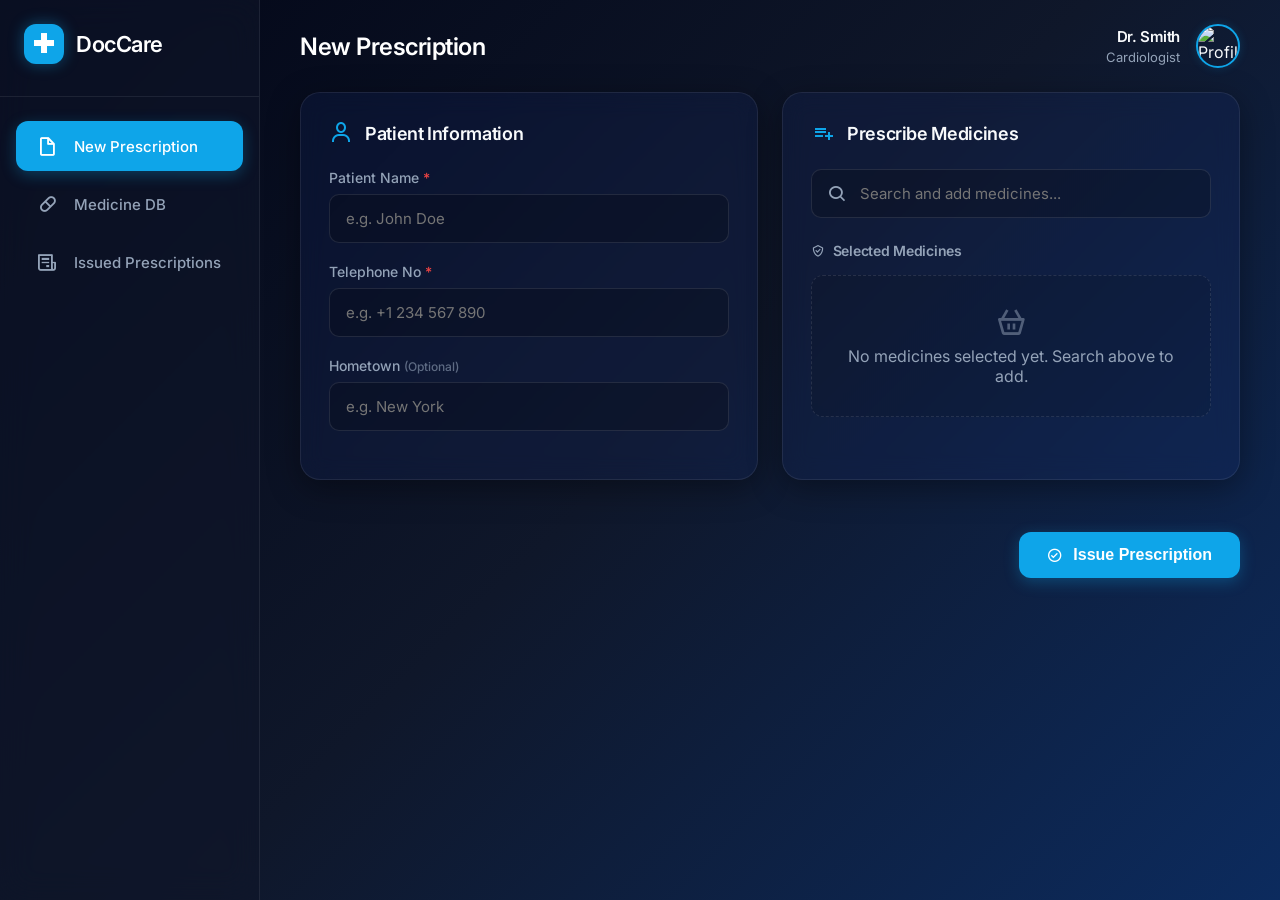
==== index.html @ 92d8922d "feat: initial commit with smart medicine dispenser kiosk & web app, and build_pi.sh script" ====
<!DOCTYPE html>
<html lang="en">
<head>
    <meta charset="UTF-8">
    <meta name="viewport" content="width=device-width, initial-scale=1.0">
    <title>Doctor's Dashboard - Prescriptions</title>
    
    <!-- Fonts -->
    <link rel="preconnect" href="https://fonts.googleapis.com">
    <link rel="preconnect" href="https://fonts.gstatic.com" crossorigin>
    <link href="https://fonts.googleapis.com/css2?family=Inter:wght@300;400;500;600;700&display=swap" rel="stylesheet">
    
    <!-- Icons -->
    <link href="https://unpkg.com/boxicons@2.1.4/css/boxicons.min.css" rel="stylesheet">
    
    <!-- JsBarcode for generating barcodes -->
    <script src="https://cdn.jsdelivr.net/npm/jsbarcode@3.11.5/dist/JsBarcode.all.min.js"></script>

    <!-- Stylesheet -->
    <link rel="stylesheet" href="styles.css">
</head>
<body>
    <div class="app-container">
        <!-- Sidebar Navigation -->
        <aside class="sidebar">
            <div class="sidebar-header">
                <div class="logo-icon"><i class='bx bx-plus-medical'></i></div>
                <h2>DocCare</h2>
            </div>
            <ul class="nav-links">
                <li class="active" data-tab="new-prescription">
                    <a href="#">
                        <i class='bx bx-file-blank'></i>
                        <span class="link-name">New Prescription</span>
                    </a>
                </li>
                <li data-tab="medicine-db">
                    <a href="#">
                        <i class='bx bx-capsule'></i>
                        <span class="link-name">Medicine DB</span>
                    </a>
                </li>
                <li data-tab="dispense-prescription">
                    <a href="#">
                        <i class='bx bx-receipt'></i>
                        <span class="link-name">Issued Prescriptions</span>
                    </a>
                </li>
            </ul>
        </aside>

        <!-- Main Content -->
        <main class="main-content">
            <header class="top-bar">
                <div class="page-title">
                    <h2 id="current-page-title">New Prescription</h2>
                </div>
                <div class="user-wrapper">
                    <div class="user-info">
                        <h4>Dr. Smith</h4>
                        <small>Cardiologist</small>
                    </div>
                    <img src="https://ui-avatars.com/api/?name=Dr+Smith&background=1e293b&color=38bdf8" alt="Profile">
                </div>
            </header>

            <div class="content-wrapper">
                <!-- New Prescription Section -->
                <section id="new-prescription" class="content-section active">
                    <div class="dashboard-grid">
                        <!-- Patient Details Form -->
                        <div class="glass-card">
                            <div class="card-header">
                                <i class='bx bx-user'></i>
                                <h3>Patient Information</h3>
                            </div>
                            <form id="patient-form">
                                <div class="input-group">
                                    <label for="patient-name">Patient Name <span class="required">*</span></label>
                                    <input type="text" id="patient-name" required placeholder="e.g. John Doe">
                                </div>
                                <div class="input-group">
                                    <label for="patient-phone">Telephone No <span class="required">*</span></label>
                                    <input type="tel" id="patient-phone" required placeholder="e.g. +1 234 567 890">
                                </div>
                                <div class="input-group">
                                    <label for="patient-hometown">Hometown <span class="optional">(Optional)</span></label>
                                    <input type="text" id="patient-hometown" placeholder="e.g. New York">
                                </div>
                            </form>
                        </div>

                        <!-- Medicine Selection -->
                        <div class="glass-card medicine-selection-card">
                            <div class="card-header">
                                <i class='bx bx-list-plus'></i>
                                <h3>Prescribe Medicines</h3>
                            </div>
                            
                            <div class="search-container">
                                <div class="search-box">
                                    <i class='bx bx-search'></i>
                                    <input type="text" id="medicine-search" placeholder="Search and add medicines..." autocomplete="off">
                                </div>
                                <div id="search-results" class="dropdown-content hidden">
                                    <!-- Search results will appear here -->
                                </div>
                            </div>

                            <div class="selected-medicines-container">
                                <h4><i class='bx bx-check-shield'></i> Selected Medicines</h4>
                                <ul id="selected-medicines-list" class="medicines-list">
                                    <li class="empty-state">
                                        <i class='bx bx-basket'></i>
                                        <p>No medicines selected yet. Search above to add.</p>
                                    </li>
                                </ul>
                            </div>
                        </div>
                    </div>

                    <div class="action-bar">
                        <button id="issue-prescription-btn" class="primary-btn pulse-anim">
                            <i class='bx bx-check-circle'></i> Issue Prescription
                        </button>
                    </div>

                    <!-- Prescription Result Modal / Overlay -->
                    <div id="prescription-modal" class="modal-overlay hidden">
                        <div class="glass-card result-card modal-content">
                            <div class="result-header">
                                <div class="success-icon"><i class='bx bx-check'></i></div>
                                <h3>Prescription Issued</h3>
                                <button id="close-modal" class="icon-btn"><i class='bx bx-x'></i></button>
                            </div>
                            <div class="prescription-details">
                                <div class="patient-summary">
                                    <p><strong>Patient:</strong> <span id="res-patient-name"></span></p>
                                    <p><strong>Phone:</strong> <span id="res-patient-phone"></span></p>
                                    <p><strong>Hometown:</strong> <span id="res-patient-hometown">-</span></p>
                                    <p><strong>Date:</strong> <span id="res-date"></span></p>
                                </div>
                                <div class="barcode-container">
                                    <svg id="barcode"></svg>
                                    <p class="barcode-hint">Session ID Barcode</p>
                                </div>
                            </div>
                            <div class="prescribed-list-summary">
                                <h4>Rx</h4>
                                <ul id="res-medicines-list" class="print-list"></ul>
                            </div>
                            <div class="modal-actions">
                                <button id="print-btn" class="secondary-btn"><i class='bx bx-printer'></i> Print</button>
                                <button id="new-presc-btn" class="primary-btn">Start New</button>
                            </div>
                        </div>
                    </div>
                </section>

                <!-- Medicine Database Section -->
                <section id="medicine-db" class="content-section">
                    <div class="dashboard-grid">
                        <!-- Add Medicine Form -->
                        <div class="glass-card">
                            <div class="card-header">
                                <i class='bx bx-message-square-add'></i>
                                <h3>Add New Medicine</h3>
                            </div>
                            <form id="add-medicine-form">
                                <div class="input-group">
                                    <label for="med-name">Medicine Name <span class="required">*</span></label>
                                    <input type="text" id="med-name" required placeholder="e.g. Amoxicillin">
                                </div>
                                <div class="input-group">
                                    <label for="med-dosage">Dosage/Strength</label>
                                    <input type="text" id="med-dosage" placeholder="e.g. 500mg">
                                </div>
                                <div class="input-group">
                                    <label for="med-type">Type</label>
                                    <select id="med-type">
                                        <option value="Tablet">Tablet</option>
                                        <option value="Capsule">Capsule</option>
                                        <option value="Syrup">Syrup</option>
                                        <option value="Injection">Injection</option>
                                        <option value="Ointment">Ointment</option>
                                        <option value="Drops">Drops</option>
                                    </select>
                                </div>
                                <button type="submit" class="primary-btn mt-4 full-width">
                                    <i class='bx bx-plus'></i> Add to Database
                                </button>
                            </form>
                        </div>

                        <!-- Medicine List -->
                        <div class="glass-card list-card span-2">
                            <div class="card-header flex-between">
                                <div class="header-left">
                                    <i class='bx bx-data'></i>
                                    <h3>Medicine Inventory</h3>
                                </div>
                                <span class="badge" id="total-meds">0 Items</span>
                            </div>
                            <div class="table-container">
                                <table class="modern-table">
                                    <thead>
                                        <tr>
                                            <th>Name</th>
                                            <th>Dosage</th>
                                            <th>Type</th>
                                            <th>Action</th>
                                        </tr>
                                    </thead>
                                    <tbody id="medicine-table-body">
                                        <!-- Populated dynamically -->
                                    </tbody>
                                </table>
                            </div>
                        </div>
                    </div>
                </section>

                <!-- Issued Prescriptions Section -->
                <section id="dispense-prescription" class="content-section">
                    <div class="dashboard-grid" style="grid-template-columns: 1fr;">
                        <div class="glass-card list-card">
                            <div class="card-header flex-between" style="flex-wrap: wrap; gap: 16px;">
                                <div class="header-left">
                                    <i class='bx bx-history'></i>
                                    <h3>Prescription History</h3>
                                </div>
                                <div class="search-box" style="width: 100%; max-width: 400px;">
                                    <i class='bx bx-search'></i>
                                    <input type="text" id="history-search-input" placeholder="Search by Barcode, Name or Phone..." autocomplete="off">
                                </div>
                            </div>
                            <div class="table-container">
                                <table class="modern-table">
                                    <thead>
                                        <tr>
                                            <th>Barcode ID</th>
                                            <th>Patient Name</th>
                                            <th>Telephone</th>
                                            <th>Date</th>
                                            <th>Status</th>
                                            <th>Action</th>
                                        </tr>
                                    </thead>
                                    <tbody id="history-table-body">
                                        <!-- Populated dynamically -->
                                    </tbody>
                                </table>
                            </div>
                        </div>
                    </div>
                    
                    <!-- View Prescription Modal -->
                    <div id="view-prescription-modal" class="modal-overlay hidden">
                        <div class="glass-card result-card modal-content" style="max-width: 600px;">
                            <div class="result-header">
                                <div class="header-left" style="display:flex; align-items:center; gap:12px;">
                                    <i class='bx bx-receipt' style="font-size: 24px; color: var(--primary-color);"></i>
                                    <h3>Prescription Details</h3>
                                </div>
                                <span id="view-status-badge" class="badge">Pending</span>
                            </div>
                            
                            <div class="prescription-details" style="margin-bottom: 24px;">
                                <div class="patient-summary">
                                    <p><strong>Patient:</strong> <span id="view-patient-name"></span></p>
                                    <p><strong>Phone:</strong> <span id="view-patient-phone"></span></p>
                                    <p><strong>Date Issued:</strong> <span id="view-date"></span></p>
                                    <p><strong>Barcode ID:</strong> <span id="view-session-id"></span></p>
                                </div>
                            </div>
                            
                            <div class="prescribed-list-summary">
                                <h4>Medicines to Disperse</h4>
                                <ul id="view-medicines-list" class="print-list" style="margin-top: 12px; margin-bottom: 24px; list-style: none; padding: 0;"></ul>
                            </div>
                            
                            <div class="modal-actions" style="justify-content: space-between; border-top: 1px solid rgba(255,255,255,0.1); padding-top: 20px;">
                                <button id="view-mark-dispersed-btn" class="primary-btn pulse-anim">
                                    <i class='bx bx-check-circle'></i> Mark as Dispersed
                                </button>
                                <button id="close-view-modal" class="secondary-btn">Close</button>
                            </div>
                        </div>
                    </div>
                </section>
            </div>
        </main>
    </div>

    <!-- App Logic -->
    <script src="app.js"></script>
</body>
</html>
---- styles.css ----
/* =========================================
   Design System & Variables
   ========================================= */
   :root {
    /* Color Palette - Dark Blue Premium Theme */
    --bg-primary: #020617; /* Very dark slate */
    --bg-gradient: linear-gradient(135deg, #020617 0%, #0f172a 50%, #0c2b5e 100%);
    --bg-sidebar: rgba(15, 23, 42, 0.6);
    
    --glass-bg: rgba(30, 58, 138, 0.15);
    --glass-border: rgba(255, 255, 255, 0.08);
    --glass-shadow: 0 8px 32px 0 rgba(0, 0, 0, 0.37);
    
    --primary-color: #0ea5e9; /* Sky blue for actions */
    --primary-hover: #38bdf8;
    --danger-color: #ef4444;
    --success-color: #10b981;
    
    --text-main: #f8fafc;
    --text-muted: #94a3b8;
    
    /* Typography */
    --font-main: 'Inter', sans-serif;
    
    /* Animation & Transitions */
    --transition-fast: 0.2s ease;
    --transition-smooth: 0.3s cubic-bezier(0.4, 0, 0.2, 1);
}

/* =========================================
   Global Reset & Base Styles
   ========================================= */
* {
    margin: 0;
    padding: 0;
    box-sizing: border-box;
}

body {
    font-family: var(--font-main);
    background: var(--bg-gradient);
    color: var(--text-main);
    min-height: 100vh;
    overflow-x: hidden;
}

h1, h2, h3, h4, h5, h6 {
    font-weight: 600;
    letter-spacing: -0.02em;
}

a {
    text-decoration: none;
    color: inherit;
}

ul {
    list-style: none;
}

/* =========================================
   Layout Structure
   ========================================= */
.app-container {
    display: flex;
    height: 100vh;
}

/* =========================================
   Sidebar Navigation
   ========================================= */
.sidebar {
    width: 260px;
    background: var(--bg-sidebar);
    backdrop-filter: blur(16px);
    -webkit-backdrop-filter: blur(16px);
    border-right: 1px solid var(--glass-border);
    display: flex;
    flex-direction: column;
    padding: 24px 0;
    z-index: 10;
}

.sidebar-header {
    display: flex;
    align-items: center;
    gap: 12px;
    padding: 0 24px 32px;
    border-bottom: 1px solid var(--glass-border);
    margin-bottom: 24px;
}

.logo-icon {
    width: 40px;
    height: 40px;
    border-radius: 12px;
    background: var(--primary-color);
    display: flex;
    align-items: center;
    justify-content: center;
    font-size: 24px;
    color: white;
    box-shadow: 0 0 15px rgba(14, 165, 233, 0.4);
}

.sidebar-header h2 {
    font-size: 22px;
    color: white;
}

.nav-links {
    display: flex;
    flex-direction: column;
    gap: 8px;
    padding: 0 16px;
}

.nav-links li {
    border-radius: 12px;
    transition: var(--transition-smooth);
}

.nav-links li a {
    display: flex;
    align-items: center;
    gap: 16px;
    padding: 14px 20px;
    color: var(--text-muted);
    font-size: 15px;
    font-weight: 500;
    border-radius: 12px;
    transition: var(--transition-smooth);
}

.nav-links li a i {
    font-size: 22px;
}

.nav-links li:hover a {
    color: var(--text-main);
    background: rgba(255, 255, 255, 0.05);
    transform: translateX(5px);
}

.nav-links li.active a {
    background: var(--primary-color);
    color: white;
    box-shadow: 0 4px 15px rgba(14, 165, 233, 0.3);
}

/* =========================================
   Main Content Area
   ========================================= */
.main-content {
    flex: 1;
    display: flex;
    flex-direction: column;
    overflow-y: auto;
}

/* Top Bar */
.top-bar {
    display: flex;
    justify-content: space-between;
    align-items: center;
    padding: 24px 40px;
    background: transparent;
}

.page-title h2 {
    font-size: 24px;
    color: white;
}

.user-wrapper {
    display: flex;
    align-items: center;
    gap: 16px;
}

.user-info {
    text-align: right;
}

.user-info h4 {
    font-size: 15px;
}

.user-info small {
    color: var(--text-muted);
    font-size: 13px;
}

.user-wrapper img {
    width: 44px;
    height: 44px;
    border-radius: 50%;
    border: 2px solid var(--primary-color);
    box-shadow: 0 0 10px rgba(14, 165, 233, 0.2);
}

/* Content Sections */
.content-wrapper {
    padding: 0 40px 40px;
}

.content-section {
    display: none;
    animation: fadeIn 0.4s ease forwards;
}

.content-section.active {
    display: block;
}

.hidden {
    display: none !important;
}

@keyframes fadeIn {
    from { opacity: 0; transform: translateY(10px); }
    to { opacity: 1; transform: translateY(0); }
}

/* =========================================
   Glassmorphism Cards & Grids
   ========================================= */
.dashboard-grid {
    display: grid;
    grid-template-columns: repeat(auto-fit, minmax(400px, 1fr));
    gap: 24px;
    margin-bottom: 32px;
}

.glass-card {
    background: var(--glass-bg);
    backdrop-filter: blur(12px);
    -webkit-backdrop-filter: blur(12px);
    border: 1px solid var(--glass-border);
    border-radius: 20px;
    padding: 28px;
    box-shadow: var(--glass-shadow);
    transition: var(--transition-smooth);
}

.glass-card:hover {
    border-color: rgba(255, 255, 255, 0.15);
    transform: translateY(-2px);
}

.card-header {
    display: flex;
    align-items: center;
    gap: 12px;
    margin-bottom: 24px;
}

.card-header i {
    font-size: 24px;
    color: var(--primary-color);
}

.card-header h3 {
    font-size: 18px;
    font-weight: 600;
}

.flex-between {
    display: flex;
    justify-content: space-between;
    align-items: center;
}

.header-left {
    display: flex;
    align-items: center;
    gap: 12px;
}

.span-2 {
    grid-column: span 2;
}

/* =========================================
   Forms & Inputs
   ========================================= */
.input-group {
    margin-bottom: 20px;
}

.input-group label {
    display: block;
    margin-bottom: 8px;
    font-size: 14px;
    color: var(--text-muted);
    font-weight: 500;
}

.required {
    color: var(--danger-color);
}

.optional {
    font-size: 12px;
    opacity: 0.6;
}

input[type="text"],
input[type="tel"],
input[type="number"],
select {
    width: 100%;
    background: rgba(0, 0, 0, 0.2);
    border: 1px solid rgba(255, 255, 255, 0.1);
    border-radius: 10px;
    padding: 14px 16px;
    color: white;
    font-family: inherit;
    font-size: 15px;
    transition: var(--transition-fast);
}

input:focus, select:focus {
    outline: none;
    border-color: var(--primary-color);
    background: rgba(0, 0, 0, 0.4);
    box-shadow: 0 0 0 3px rgba(14, 165, 233, 0.15);
}

select option {
    background: var(--bg-primary);
    color: white;
}

/* =========================================
   Buttons
   ========================================= */
.primary-btn {
    background: var(--primary-color);
    color: white;
    border: none;
    padding: 14px 28px;
    border-radius: 12px;
    font-size: 16px;
    font-weight: 600;
    cursor: pointer;
    display: flex;
    align-items: center;
    justify-content: center;
    gap: 10px;
    transition: var(--transition-smooth);
    box-shadow: 0 4px 15px rgba(14, 165, 233, 0.3);
}

.primary-btn:hover {
    background: var(--primary-hover);
    transform: translateY(-2px);
    box-shadow: 0 6px 20px rgba(14, 165, 233, 0.4);
}

.primary-btn:active {
    transform: translateY(0);
}

.secondary-btn {
    background: rgba(255, 255, 255, 0.1);
    color: white;
    border: 1px solid rgba(255, 255, 255, 0.1);
    padding: 12px 24px;
    border-radius: 10px;
    font-weight: 500;
    cursor: pointer;
    transition: var(--transition-fast);
    display: flex;
    align-items: center;
    gap: 8px;
}

.secondary-btn:hover {
    background: rgba(255, 255, 255, 0.15);
}

.icon-btn {
    background: transparent;
    border: none;
    color: var(--text-muted);
    font-size: 20px;
    cursor: pointer;
    transition: var(--transition-fast);
    padding: 6px;
    border-radius: 8px;
}

.icon-btn:hover {
    color: white;
    background: rgba(255, 255, 255, 0.1);
}

.icon-btn.delete {
    color: var(--danger-color);
}
.icon-btn.delete:hover {
    background: rgba(239, 68, 68, 0.15);
}

.full-width {
    width: 100%;
}

.mt-4 {
    margin-top: 16px;
}

/* Micro-animations */
.pulse-anim {
    animation: pulse 2s infinite;
}

@keyframes pulse {
    0% { box-shadow: 0 0 0 0 rgba(14, 165, 233, 0.4); }
    70% { box-shadow: 0 0 0 10px rgba(14, 165, 233, 0); }
    100% { box-shadow: 0 0 0 0 rgba(14, 165, 233, 0); }
}

/* =========================================
   Medicine Selection & Search
   ========================================= */
.search-container {
    position: relative;
    margin-bottom: 24px;
}

.search-box {
    position: relative;
}

.search-box i {
    position: absolute;
    left: 16px;
    top: 50%;
    transform: translateY(-50%);
    color: var(--text-muted);
    font-size: 20px;
}

.search-box input {
    padding-left: 48px;
}

.dropdown-content {
    position: absolute;
    top: calc(100% + 8px);
    left: 0;
    right: 0;
    background: #0f172a;
    border: 1px solid var(--glass-border);
    border-radius: 12px;
    max-height: 250px;
    overflow-y: auto;
    z-index: 20;
    box-shadow: 0 10px 30px rgba(0,0,0,0.5);
}

.dropdown-content.hidden {
    display: none;
}

.search-item {
    padding: 12px 16px;
    display: flex;
    justify-content: space-between;
    align-items: center;
    border-bottom: 1px solid rgba(255,255,255,0.05);
    cursor: pointer;
    transition: background var(--transition-fast);
}

.search-item:last-child {
    border-bottom: none;
}

.search-item:hover {
    background: rgba(255,255,255,0.05);
}

.search-item .med-info strong {
    display: block;
    color: white;
}
.search-item .med-info small {
    color: var(--text-muted);
}

.add-btn {
    background: rgba(16, 185, 129, 0.1);
    color: var(--success-color);
    border: 1px solid rgba(16, 185, 129, 0.2);
    border-radius: 6px;
    padding: 4px 8px;
    font-size: 12px;
    cursor: pointer;
    transition: var(--transition-fast);
}

.add-btn:hover {
    background: var(--success-color);
    color: white;
}

.selected-medicines-container h4 {
    margin-bottom: 16px;
    color: var(--text-muted);
    font-size: 14px;
    display: flex;
    align-items: center;
    gap: 8px;
}

.medicines-list {
    display: flex;
    flex-direction: column;
    gap: 12px;
}

.medicine-item {
    display: flex;
    justify-content: space-between;
    align-items: center;
    background: rgba(0, 0, 0, 0.2);
    padding: 12px 16px;
    border-radius: 10px;
    border: 1px solid rgba(255,255,255,0.05);
}

.medicine-item .item-details strong {
    display: block;
}

.medicine-item .item-details small {
    color: var(--text-muted);
}

.empty-state {
    text-align: center;
    padding: 30px;
    color: var(--text-muted);
    background: rgba(0,0,0,0.1);
    border-radius: 12px;
    border: 1px dashed rgba(255,255,255,0.1);
}

.empty-state i {
    font-size: 32px;
    margin-bottom: 8px;
    opacity: 0.5;
}

.action-bar {
    display: flex;
    justify-content: flex-end;
    padding-top: 20px;
}

/* =========================================
   Tables
   ========================================= */
.table-container {
    overflow-x: auto;
}

.modern-table {
    width: 100%;
    border-collapse: collapse;
}

.modern-table th {
    text-align: left;
    padding: 16px;
    color: var(--text-muted);
    font-weight: 500;
    font-size: 14px;
    border-bottom: 1px solid var(--glass-border);
}

.modern-table td {
    padding: 16px;
    border-bottom: 1px solid rgba(255,255,255,0.05);
    font-size: 15px;
}

.modern-table tr {
    transition: background var(--transition-fast);
}

.modern-table tr:hover {
    background: rgba(255,255,255,0.02);
}

.badge {
    background: rgba(14, 165, 233, 0.15);
    color: var(--primary-color);
    padding: 4px 10px;
    border-radius: 20px;
    font-size: 12px;
    font-weight: 600;
}

.badge.pending {
    background: rgba(245, 158, 11, 0.15);
    color: #f59e0b;
}

.badge.dispersed {
    background: rgba(16, 185, 129, 0.15);
    color: var(--success-color);
}

.type-badge {
    background: rgba(255,255,255,0.1);
    padding: 4px 8px;
    border-radius: 6px;
    font-size: 12px;
}

/* =========================================
   Dosage Calculator
   ========================================= */
.dosage-calculator {
    display: flex;
    justify-content: space-between;
    align-items: center;
    background: rgba(0,0,0,0.3);
    padding: 12px;
    border-radius: 8px;
    border: 1px solid rgba(255,255,255,0.05);
    margin-top: 8px;
    gap: 12px;
}

.calc-inputs {
    display: grid;
    grid-template-columns: repeat(3, 1fr);
    gap: 8px;
    flex: 1;
}

.calc-group {
    margin-bottom: 0;
}

.calc-group label {
    font-size: 11px;
    margin-bottom: 4px;
}

.calc-group input {
    padding: 8px;
    font-size: 13px;
    text-align: center;
}

.calc-total {
    text-align: right;
    padding-left: 12px;
    border-left: 1px solid rgba(255,255,255,0.1);
    min-width: 90px;
}

.calc-total .total-label {
    font-size: 11px;
    color: var(--text-muted);
}

.calc-total .total-value {
    font-size: 18px;
    font-weight: 700;
    color: var(--primary-color);
}

/* =========================================
   Modal / Prescription Result Overlay
   ========================================= */
.modal-overlay {
    position: fixed;
    top: 0;
    left: 0;
    width: 100%;
    height: 100%;
    background: rgba(2, 6, 23, 0.8);
    backdrop-filter: blur(8px);
    -webkit-backdrop-filter: blur(8px);
    display: flex;
    align-items: center;
    justify-content: center;
    z-index: 100;
    opacity: 0;
    pointer-events: none;
    transition: opacity var(--transition-smooth);
}

.modal-overlay:not(.hidden) {
    opacity: 1;
    pointer-events: all;
}

.modal-content {
    width: 100%;
    max-width: 500px;
    transform: translateY(20px);
    transition: transform var(--transition-smooth);
    background: #0f172a; /* Solid background for modal */
}

.modal-overlay:not(.hidden) .modal-content {
    transform: translateY(0);
}

.result-header {
    display: flex;
    align-items: center;
    justify-content: space-between;
    margin-bottom: 24px;
}

.success-icon {
    width: 40px;
    height: 40px;
    background: rgba(16, 185, 129, 0.2);
    color: var(--success-color);
    border-radius: 50%;
    display: flex;
    align-items: center;
    justify-content: center;
    font-size: 24px;
}

.prescription-details {
    background: rgba(255,255,255,0.03);
    border-radius: 12px;
    padding: 20px;
    margin-bottom: 20px;
    display: flex;
    justify-content: space-between;
    align-items: center;
}

.patient-summary p {
    margin-bottom: 8px;
    font-size: 14px;
    color: var(--text-muted);
}

.patient-summary strong {
    color: white;
}

.barcode-container {
    background: white;
    padding: 10px;
    border-radius: 8px;
    text-align: center;
}

.barcode-container svg {
    max-width: 150px;
    height: auto;
}

.barcode-hint {
    color: #333;
    font-size: 10px;
    margin-top: 4px;
}

.prescribed-list-summary {
    margin-bottom: 24px;
}

.prescribed-list-summary h4 {
    margin-bottom: 12px;
    color: var(--text-muted);
    border-bottom: 1px solid rgba(255,255,255,0.1);
    padding-bottom: 8px;
}

.print-list {
    list-style: disc;
    padding-left: 20px;
}

.print-list li {
    margin-bottom: 8px;
    font-size: 14px;
}

.modal-actions {
    display: flex;
    justify-content: flex-end;
    gap: 12px;
}

/* =========================================
   Responsive Design
   ========================================= */
@media (max-width: 1024px) {
    .dashboard-grid {
        grid-template-columns: 1fr;
    }
    .span-2 {
        grid-column: span 1;
    }
}

@media (max-width: 768px) {
    .app-container {
        flex-direction: column;
    }

    .sidebar {
        width: 100%;
        height: auto;
        flex-direction: row;
        align-items: center;
        justify-content: space-between;
        padding: 8px 8px;
        border-right: none;
        border-top: 1px solid var(--glass-border);
        position: fixed;
        bottom: 0;
        left: 0;
        z-index: 50;
        background: rgba(15, 23, 42, 0.97);
        backdrop-filter: blur(20px);
        -webkit-backdrop-filter: blur(20px);
    }

    .sidebar-header {
        display: none;
    }

    .nav-links {
        flex-direction: row;
        width: 100%;
        justify-content: space-around;
        padding: 0;
        gap: 0;
    }

    .nav-links li {
        flex: 1;
        display: flex;
        justify-content: center;
    }

    .nav-links li a {
        flex-direction: column;
        gap: 2px;
        padding: 8px 6px;
        font-size: 10px;
        text-align: center;
    }

    .nav-links li a i {
        font-size: 22px;
        margin: 0;
    }
    
    .nav-links li:hover a {
        transform: translateY(-2px);
    }

    .main-content {
        padding-bottom: 80px; /* Space for bottom nav */
    }

    .top-bar {
        padding: 16px 16px;
    }

    .content-wrapper {
        padding: 0 12px 16px;
    }

    .prescription-details {
        flex-direction: column;
        align-items: flex-start;
        gap: 16px;
    }

    /* Table → Card layout on mobile */
    .modern-table thead {
        display: none;
    }

    .modern-table,
    .modern-table tbody,
    .modern-table tr,
    .modern-table td {
        display: block;
        width: 100%;
    }

    .modern-table tr {
        background: rgba(0, 0, 0, 0.15);
        border: 1px solid rgba(255,255,255,0.06);
        border-radius: 12px;
        padding: 14px;
        margin-bottom: 12px;
    }

    .modern-table td {
        padding: 4px 0;
        border-bottom: none;
        font-size: 14px;
        display: flex;
        justify-content: space-between;
        align-items: center;
    }

    .modern-table td::before {
        content: attr(data-label);
        font-size: 12px;
        color: var(--text-muted);
        font-weight: 500;
        min-width: 100px;
    }

    /* Modal fixes for mobile */
    .modal-overlay {
        padding: 16px;
        align-items: flex-start;
        overflow-y: auto;
    }

    .modal-content {
        max-width: 100%;
        max-height: none;
        margin: auto;
    }

    .modal-actions {
        flex-direction: column;
        gap: 10px;
    }

    .modal-actions .primary-btn,
    .modal-actions .secondary-btn {
        width: 100%;
        justify-content: center;
    }

    /* Search box in card header */
    .card-header.flex-between {
        flex-direction: column;
        align-items: stretch;
    }

    .card-header .search-box {
        width: 100% !important;
        max-width: 100% !important;
    }

    /* Action bar */
    .action-bar {
        justify-content: center;
    }

    .action-bar .primary-btn {
        width: 100%;
    }

    /* Form grid */
    .glass-card {
        padding: 20px 14px;
        border-radius: 16px;
    }

    .dashboard-grid {
        gap: 16px;
    }

    /* Input group tweaks */
    .input-group label {
        font-size: 13px;
    }

    input[type="text"],
    input[type="tel"],
    input[type="number"],
    select {
        padding: 12px 14px;
        font-size: 16px; /* Prevents zoom on iOS */
    }

    /* Buttons */
    .primary-btn {
        padding: 14px 20px;
        font-size: 15px;
        width: 100%;
        justify-content: center;
    }
}

@media (max-width: 480px) {
    .page-title h2 {
        font-size: 18px;
    }
    
    .user-info {
        display: none;
    }
    
    .glass-card {
        padding: 16px 12px;
    }
    
    .link-name {
        display: none; /* Just show icons on very small screens */
    }

    .dosage-calculator {
        flex-direction: column;
        align-items: stretch;
    }
    
    .calc-total {
        text-align: center;
        padding-left: 0;
        border-left: none;
        border-top: 1px solid rgba(255,255,255,0.1);
        padding-top: 8px;
        margin-top: 8px;
    }

    .calc-inputs {
        grid-template-columns: 1fr 1fr 1fr;
        gap: 6px;
    }

    .calc-group input {
        padding: 8px 4px;
        font-size: 14px;
    }

    .card-header h3 {
        font-size: 16px;
    }

    /* Prescription modal details */
    .barcode-container svg {
        max-width: 100%;
    }

    .print-list li {
        font-size: 13px;
    }

    /* Table card even smaller adjustments */
    .modern-table tr {
        padding: 12px;
    }
}
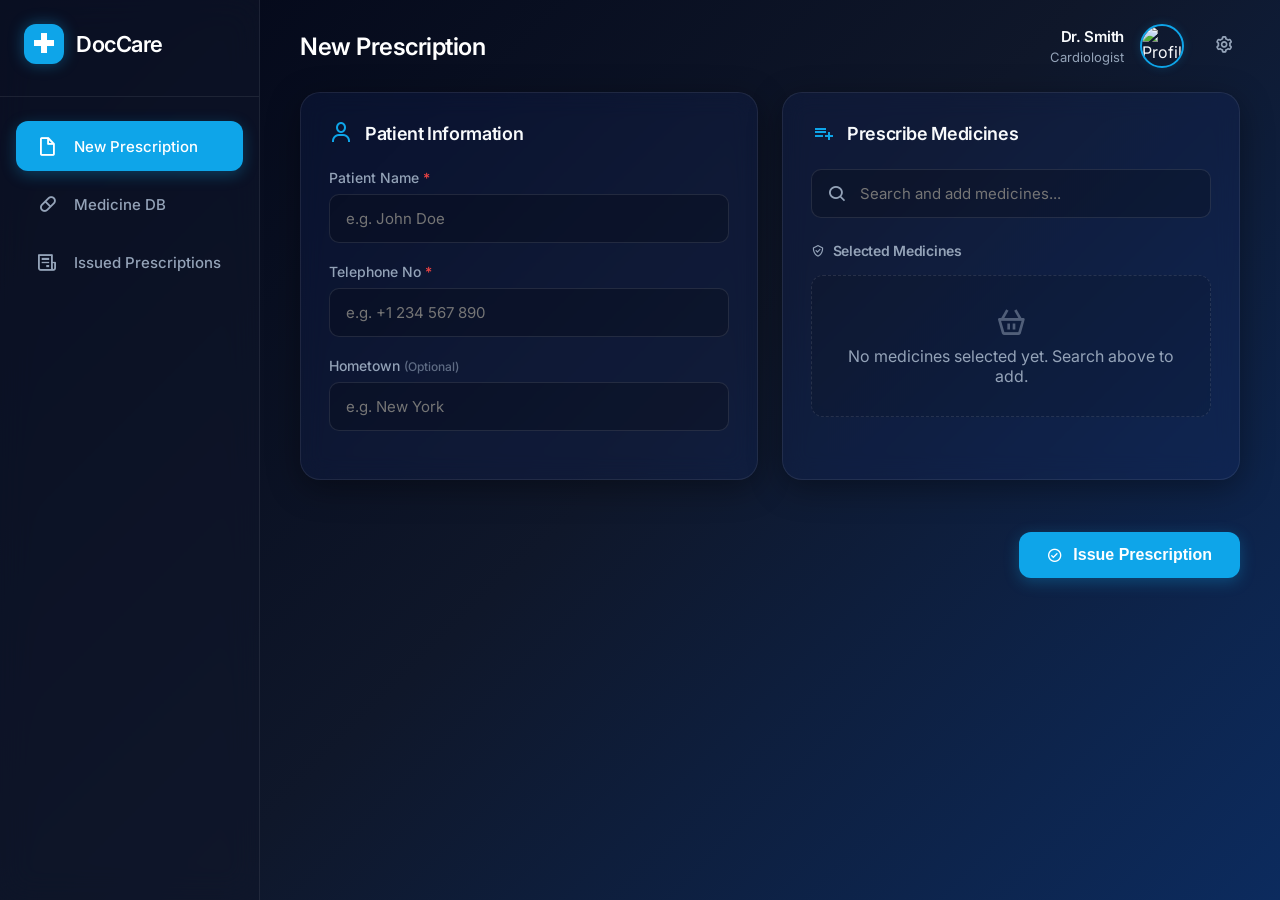
==== commit 3403f218: "feat: add barcode link copy/open/whatsapp share to prescription modal and view history" ====
--- a/index.html
+++ b/index.html
@@ -61,6 +61,9 @@
                         <small>Cardiologist</small>
                     </div>
                     <img src="https://ui-avatars.com/api/?name=Dr+Smith&background=1e293b&color=38bdf8" alt="Profile">
+                    <button id="settings-btn" class="icon-btn" title="SMS & Gateway Settings" style="margin-left: 8px;">
+                        <i class='bx bx-cog'></i>
+                    </button>
                 </div>
             </header>
 
@@ -145,6 +148,34 @@
                                     <p class="barcode-hint">Session ID Barcode</p>
                                 </div>
                             </div>
+
+                            <!-- Barcode Link & Patient Sharing -->
+                            <div class="barcode-link-section">
+                                <div class="link-section-header">
+                                    <label><i class='bx bx-link-alt'></i> Patient Barcode Link</label>
+                                    <span class="live-badge"><i class='bx bx-broadcast'></i> Live Link</span>
+                                </div>
+                                <div class="link-input-group">
+                                    <input type="text" id="res-barcode-link" readonly value="" placeholder="Generating barcode link...">
+                                    <button type="button" id="copy-barcode-link-btn" class="secondary-btn link-action-btn" title="Copy Link to Clipboard">
+                                        <i class='bx bx-copy'></i> <span>Copy</span>
+                                    </button>
+                                    <a id="open-barcode-link-btn" href="#" target="_blank" class="secondary-btn link-action-btn" title="Open Barcode Page">
+                                        <i class='bx bx-external-link'></i> <span>Open</span>
+                                    </a>
+                                    <a id="whatsapp-share-btn" href="#" target="_blank" class="whatsapp-btn link-action-btn" title="Share via WhatsApp">
+                                        <i class='bx bxl-whatsapp'></i> <span>WhatsApp</span>
+                                    </a>
+                                </div>
+                                <div id="sms-notice-banner" class="sms-notice-card">
+                                    <i class='bx bx-info-circle'></i>
+                                    <div class="notice-text">
+                                        <strong>SMS Status:</strong> <span id="sms-status-text">Sending via Text.lk...</span>
+                                        <small id="sms-sub-text">Note: TextLKDemo is a sandbox ID. Sri Lankan telcos replace SMS bodies containing links to prevent spam. Use the Copy or WhatsApp buttons above to share directly with the patient.</small>
+                                    </div>
+                                </div>
+                            </div>
+
                             <div class="prescribed-list-summary">
                                 <h4>Rx</h4>
                                 <ul id="res-medicines-list" class="print-list"></ul>
@@ -265,12 +296,31 @@
                                 <span id="view-status-badge" class="badge">Pending</span>
                             </div>
                             
-                            <div class="prescription-details" style="margin-bottom: 24px;">
+                            <div class="prescription-details" style="margin-bottom: 20px;">
                                 <div class="patient-summary">
                                     <p><strong>Patient:</strong> <span id="view-patient-name"></span></p>
                                     <p><strong>Phone:</strong> <span id="view-patient-phone"></span></p>
                                     <p><strong>Date Issued:</strong> <span id="view-date"></span></p>
                                     <p><strong>Barcode ID:</strong> <span id="view-session-id"></span></p>
+                                </div>
+                            </div>
+
+                            <!-- Barcode Link in View Modal -->
+                            <div class="barcode-link-section" style="margin-bottom: 20px;">
+                                <div class="link-section-header">
+                                    <label><i class='bx bx-link-alt'></i> Patient Barcode Link</label>
+                                </div>
+                                <div class="link-input-group">
+                                    <input type="text" id="view-barcode-link" readonly value="" placeholder="Loading link...">
+                                    <button type="button" id="copy-view-barcode-link-btn" class="secondary-btn link-action-btn" title="Copy Link to Clipboard">
+                                        <i class='bx bx-copy'></i> <span>Copy</span>
+                                    </button>
+                                    <a id="open-view-barcode-link-btn" href="#" target="_blank" class="secondary-btn link-action-btn" title="Open Barcode Page">
+                                        <i class='bx bx-external-link'></i> <span>Open</span>
+                                    </a>
+                                    <a id="whatsapp-view-share-btn" href="#" target="_blank" class="whatsapp-btn link-action-btn" title="Share via WhatsApp">
+                                        <i class='bx bxl-whatsapp'></i> <span>WhatsApp</span>
+                                    </a>
                                 </div>
                             </div>
                             
@@ -292,6 +342,39 @@
         </main>
     </div>
 
+    <!-- Settings Modal -->
+    <div id="settings-modal" class="modal-overlay hidden">
+        <div class="glass-card result-card modal-content" style="max-width: 500px;">
+            <div class="result-header">
+                <div class="header-left" style="display:flex; align-items:center; gap:12px;">
+                    <i class='bx bx-cog' style="font-size: 24px; color: var(--primary-color);"></i>
+                    <h3>SMS Gateway Settings</h3>
+                </div>
+                <button id="close-settings-modal" class="icon-btn"><i class='bx bx-x'></i></button>
+            </div>
+            <div style="margin-bottom: 20px;">
+                <div class="input-group">
+                    <label for="setting-sender-id">Text.lk Sender ID (Mask) <span class="required">*</span></label>
+                    <input type="text" id="setting-sender-id" placeholder="e.g. TextLKDemo or YourBrand" maxlength="11">
+                    <small style="color: var(--text-muted); font-size: 12px; display: block; margin-top: 6px;">
+                        Active Sender ID: <strong id="current-sender-id-label" style="color: var(--primary-color);">TextLKDemo</strong>
+                    </small>
+                </div>
+                <div class="sms-notice-card" style="margin-top: 14px;">
+                    <i class='bx bx-info-circle'></i>
+                    <div class="notice-text">
+                        <strong>Why do test SMS links get replaced?</strong>
+                        <small>Sri Lankan telecom networks prevent test sender IDs (like <code>TextLKDemo</code>) from transmitting URLs to safeguard users against phishing. To send links directly inside SMS messages, register a verified Sender ID mask on your <a href="https://app.text.lk" target="_blank" style="color: var(--primary-color); text-decoration: underline;">Text.lk dashboard</a>, then enter it here.</small>
+                    </div>
+                </div>
+            </div>
+            <div class="modal-actions">
+                <button id="save-settings-btn" class="primary-btn"><i class='bx bx-save'></i> Save Settings</button>
+                <button id="cancel-settings-btn" class="secondary-btn">Cancel</button>
+            </div>
+        </div>
+    </div>
+
     <!-- App Logic -->
     <script src="app.js"></script>
 </body>
--- a/styles.css
+++ b/styles.css
@@ -705,10 +705,13 @@
 
 .modal-content {
     width: 100%;
-    max-width: 500px;
+    max-width: 540px;
+    max-height: 92vh;
+    overflow-y: auto;
     transform: translateY(20px);
     transition: transform var(--transition-smooth);
     background: #0f172a; /* Solid background for modal */
+    border: 1px solid rgba(255, 255, 255, 0.12);
 }
 
 .modal-overlay:not(.hidden) .modal-content {
@@ -797,6 +800,182 @@
     display: flex;
     justify-content: flex-end;
     gap: 12px;
+}
+
+/* =========================================
+   Barcode Link & Sharing Components
+   ========================================= */
+.barcode-link-section {
+    background: rgba(14, 165, 233, 0.05);
+    border: 1px solid rgba(14, 165, 233, 0.2);
+    border-radius: 14px;
+    padding: 16px;
+    margin-bottom: 20px;
+}
+
+.link-section-header {
+    display: flex;
+    align-items: center;
+    justify-content: space-between;
+    margin-bottom: 10px;
+}
+
+.link-section-header label {
+    font-size: 13px;
+    font-weight: 600;
+    color: var(--primary-color);
+    display: flex;
+    align-items: center;
+    gap: 6px;
+    margin-bottom: 0;
+}
+
+.live-badge {
+    font-size: 10px;
+    font-weight: 600;
+    text-transform: uppercase;
+    letter-spacing: 0.5px;
+    background: rgba(16, 185, 129, 0.15);
+    color: var(--success-color);
+    border: 1px solid rgba(16, 185, 129, 0.3);
+    padding: 2px 8px;
+    border-radius: 12px;
+    display: inline-flex;
+    align-items: center;
+    gap: 4px;
+}
+
+.link-input-group {
+    display: flex;
+    align-items: center;
+    gap: 8px;
+    background: rgba(0, 0, 0, 0.45);
+    padding: 6px;
+    border-radius: 10px;
+    border: 1px solid rgba(255, 255, 255, 0.1);
+}
+
+.link-input-group input {
+    flex: 1;
+    background: transparent;
+    border: none;
+    color: #e2e8f0;
+    font-size: 12px;
+    font-family: 'JetBrains Mono', 'Courier New', monospace;
+    padding: 6px 8px;
+    outline: none;
+    white-space: nowrap;
+    overflow: hidden;
+    text-overflow: ellipsis;
+    min-width: 0;
+}
+
+.link-action-btn {
+    display: inline-flex;
+    align-items: center;
+    justify-content: center;
+    gap: 6px;
+    padding: 7px 12px;
+    font-size: 12px;
+    font-weight: 600;
+    border-radius: 8px;
+    cursor: pointer;
+    text-decoration: none;
+    transition: all var(--transition-fast);
+    white-space: nowrap;
+    border: none;
+}
+
+.link-action-btn.secondary-btn {
+    background: rgba(255, 255, 255, 0.08);
+    color: white;
+    border: 1px solid rgba(255, 255, 255, 0.15);
+}
+
+.link-action-btn.secondary-btn:hover {
+    background: rgba(255, 255, 255, 0.18);
+    border-color: rgba(255, 255, 255, 0.3);
+}
+
+.link-action-btn.btn-copied {
+    background: rgba(16, 185, 129, 0.25) !important;
+    border-color: var(--success-color) !important;
+    color: var(--success-color) !important;
+}
+
+.whatsapp-btn {
+    background: #25D366;
+    color: #ffffff !important;
+    border: none;
+    box-shadow: 0 2px 8px rgba(37, 211, 102, 0.3);
+}
+
+.whatsapp-btn:hover {
+    background: #20bd5a;
+    box-shadow: 0 4px 12px rgba(37, 211, 102, 0.45);
+    transform: translateY(-1px);
+}
+
+.sms-notice-card {
+    display: flex;
+    align-items: flex-start;
+    gap: 10px;
+    margin-top: 12px;
+    padding: 10px 12px;
+    border-radius: 8px;
+    font-size: 12px;
+    line-height: 1.45;
+    background: rgba(245, 158, 11, 0.1);
+    border: 1px solid rgba(245, 158, 11, 0.25);
+    color: #fef3c7;
+}
+
+.sms-notice-card i {
+    font-size: 16px;
+    margin-top: 2px;
+    flex-shrink: 0;
+    color: #f59e0b;
+}
+
+.sms-notice-card.success {
+    background: rgba(16, 185, 129, 0.08);
+    border-color: rgba(16, 185, 129, 0.25);
+    color: #ecfdf5;
+}
+
+.sms-notice-card.success i {
+    color: #10b981;
+}
+
+.sms-notice-card.neutral {
+    background: rgba(255, 255, 255, 0.04);
+    border-color: rgba(255, 255, 255, 0.1);
+    color: #cbd5e1;
+}
+
+.sms-notice-card.neutral i {
+    color: #94a3b8;
+}
+
+.sms-notice-card.warning {
+    background: rgba(239, 68, 68, 0.1);
+    border-color: rgba(239, 68, 68, 0.25);
+    color: #fecaca;
+}
+
+.sms-notice-card.warning i {
+    color: #ef4444;
+}
+
+.sms-notice-card .notice-text {
+    flex: 1;
+}
+
+.sms-notice-card small {
+    display: block;
+    margin-top: 4px;
+    color: #94a3b8;
+    font-size: 11px;
 }
 
 /* =========================================
